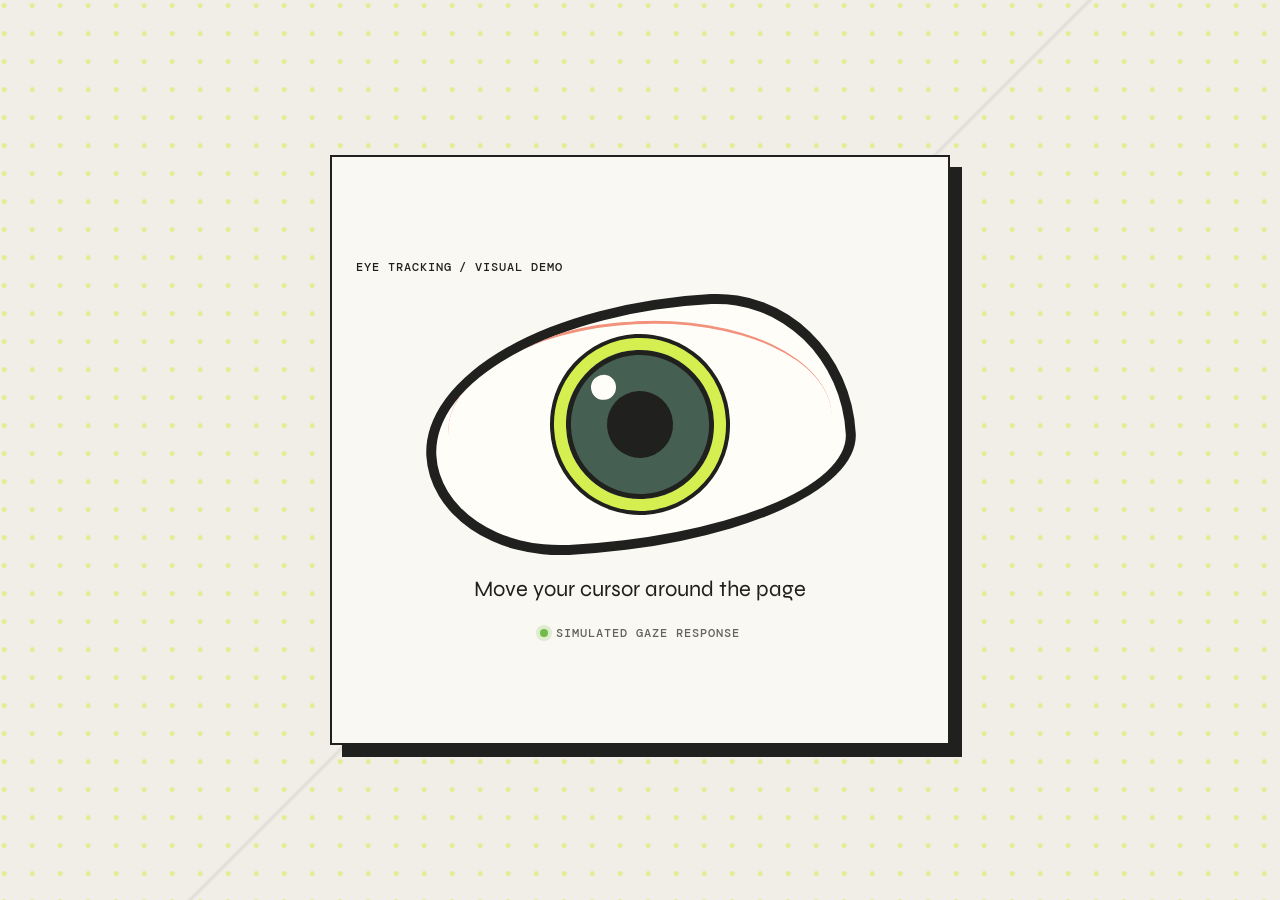
==== project/readme/eye-demo/index.html @ 03a8d3ef "Add eye tracking project documentation" ====
<!doctype html>
<html lang="en">
<head>
  <meta charset="UTF-8">
  <meta name="viewport" content="width=device-width, initial-scale=1.0">
  <title>Eye Tracking Demo</title>
  <link rel="stylesheet" href="styles.css">
</head>
<body>
  <main class="stage">
    <section class="eye-card" aria-label="Animated left eye">
      <span class="eyebrow">Eye tracking / visual demo</span>
      <div class="eye" id="leftEye" aria-hidden="true">
        <div class="iris">
          <div class="pupil"></div>
          <span class="highlight"></span>
        </div>
      </div>
      <p class="instruction">Move your cursor around the page</p>
      <span class="status"><i></i> Simulated gaze response</span>
    </section>
  </main>
  <script src="script.js"></script>
</body>
</html>
---- project/readme/eye-demo/styles.css ----
@import url('https://fonts.googleapis.com/css2?family=DM+Mono:wght@400;500&family=Syne:wght@600;700;800&display=swap');

:root {
  --ink: #20211e;
  --paper: #f1eee7;
  --acid: #d4ef4f;
  --coral: #ef765d;
  --iris: #456052;
}

* { box-sizing: border-box; }

body {
  margin: 0;
  min-width: 320px;
  min-height: 100vh;
  color: var(--ink);
  background: var(--paper);
  font-family: 'Syne', sans-serif;
}

.stage {
  min-height: 100vh;
  display: grid;
  place-items: center;
  padding: 32px 20px;
  background:
    radial-gradient(circle at 15% 20%, rgba(212, 239, 79, .55) 0 2px, transparent 3px),
    linear-gradient(135deg, transparent 0 49.8%, rgba(32, 33, 30, .08) 50%, transparent 50.2%),
    var(--paper);
  background-size: 28px 28px, 100% 100%, auto;
}

.eye-card {
  width: min(100%, 620px);
  min-height: 590px;
  display: flex;
  flex-direction: column;
  align-items: center;
  justify-content: center;
  gap: 25px;
  padding: 42px 24px;
  border: 2px solid var(--ink);
  background: #faf8f2;
  box-shadow: 12px 12px 0 var(--ink);
}

.eyebrow, .status {
  font: 500 12px/1 'DM Mono', monospace;
  letter-spacing: .08em;
  text-transform: uppercase;
}

.eyebrow { align-self: flex-start; }

.eye {
  width: min(82vw, 430px);
  aspect-ratio: 1.7 / 1;
  position: relative;
  display: grid;
  place-items: center;
  overflow: hidden;
  border: 10px solid var(--ink);
  border-radius: 68% 32% 68% 32% / 58% 58% 42% 42%;
  background: #fffdf8;
  transform: rotate(-3deg);
}

.eye::before {
  content: '';
  position: absolute;
  inset: 13px;
  border-top: 3px solid var(--coral);
  border-radius: 50%;
  opacity: .8;
}

.iris {
  width: 42%;
  aspect-ratio: 1;
  position: relative;
  display: grid;
  place-items: center;
  border: 12px solid var(--acid);
  border-radius: 50%;
  background: var(--iris);
  box-shadow: inset 0 0 0 5px var(--ink), 0 0 0 4px var(--ink);
  transition: transform 80ms ease-out;
}

.pupil {
  width: 45%;
  aspect-ratio: 1;
  border-radius: 50%;
  background: var(--ink);
}

.highlight {
  position: absolute;
  top: 15%;
  left: 18%;
  width: 17%;
  aspect-ratio: 1;
  border-radius: 50%;
  background: #fffdf8;
}

.instruction { margin: 0; font-size: clamp(16px, 3vw, 22px); text-align: center; }

.status { display: flex; align-items: center; gap: 8px; color: #60645a; }
.status i { width: 8px; height: 8px; border-radius: 50%; background: #73b947; box-shadow: 0 0 0 4px rgba(115, 185, 71, .2); }

@media (max-width: 520px) {
  .eye-card { min-height: 500px; box-shadow: 7px 7px 0 var(--ink); }
  .eye { border-width: 7px; }
  .iris { border-width: 8px; }
}
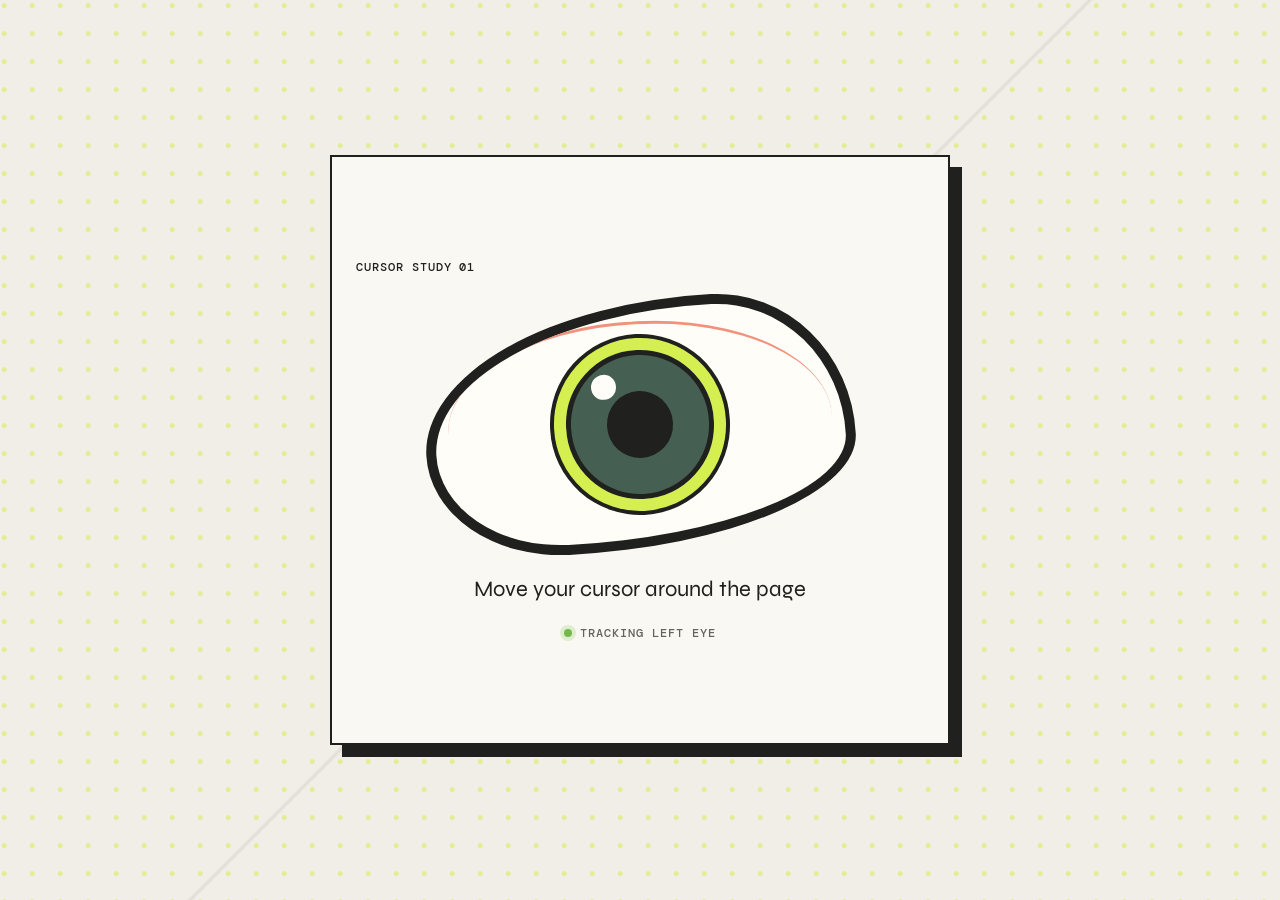
==== commit ccad479a: "Match published demo to Cursor Eye" ====
--- a/project/readme/eye-demo/index.html
+++ b/project/readme/eye-demo/index.html
@@ -3,13 +3,13 @@
 <head>
   <meta charset="UTF-8">
   <meta name="viewport" content="width=device-width, initial-scale=1.0">
-  <title>Eye Tracking Demo</title>
+  <title>Cursor Eye</title>
   <link rel="stylesheet" href="styles.css">
 </head>
 <body>
   <main class="stage">
     <section class="eye-card" aria-label="Animated left eye">
-      <span class="eyebrow">Eye tracking / visual demo</span>
+      <span class="eyebrow">Cursor study 01</span>
       <div class="eye" id="leftEye" aria-hidden="true">
         <div class="iris">
           <div class="pupil"></div>
@@ -17,7 +17,7 @@
         </div>
       </div>
       <p class="instruction">Move your cursor around the page</p>
-      <span class="status"><i></i> Simulated gaze response</span>
+      <span class="status"><i></i> Tracking left eye</span>
     </section>
   </main>
   <script src="script.js"></script>
